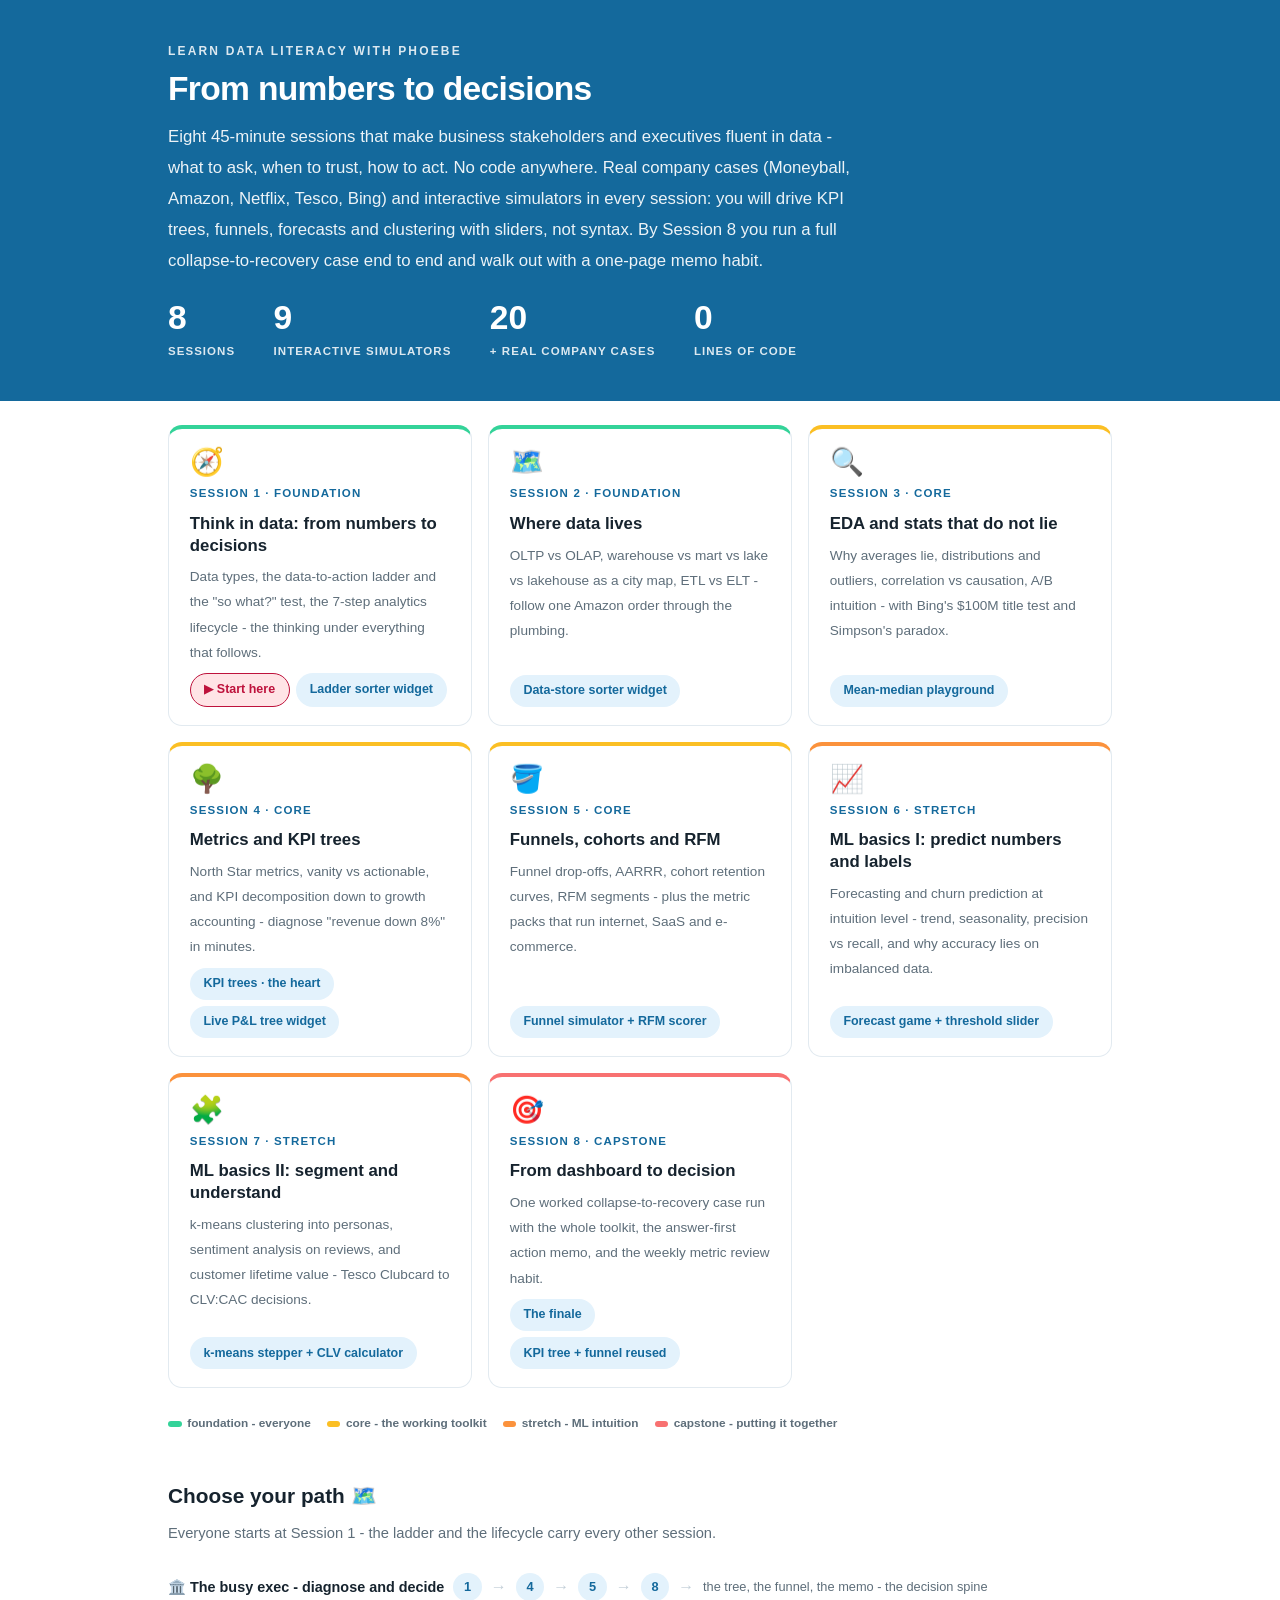
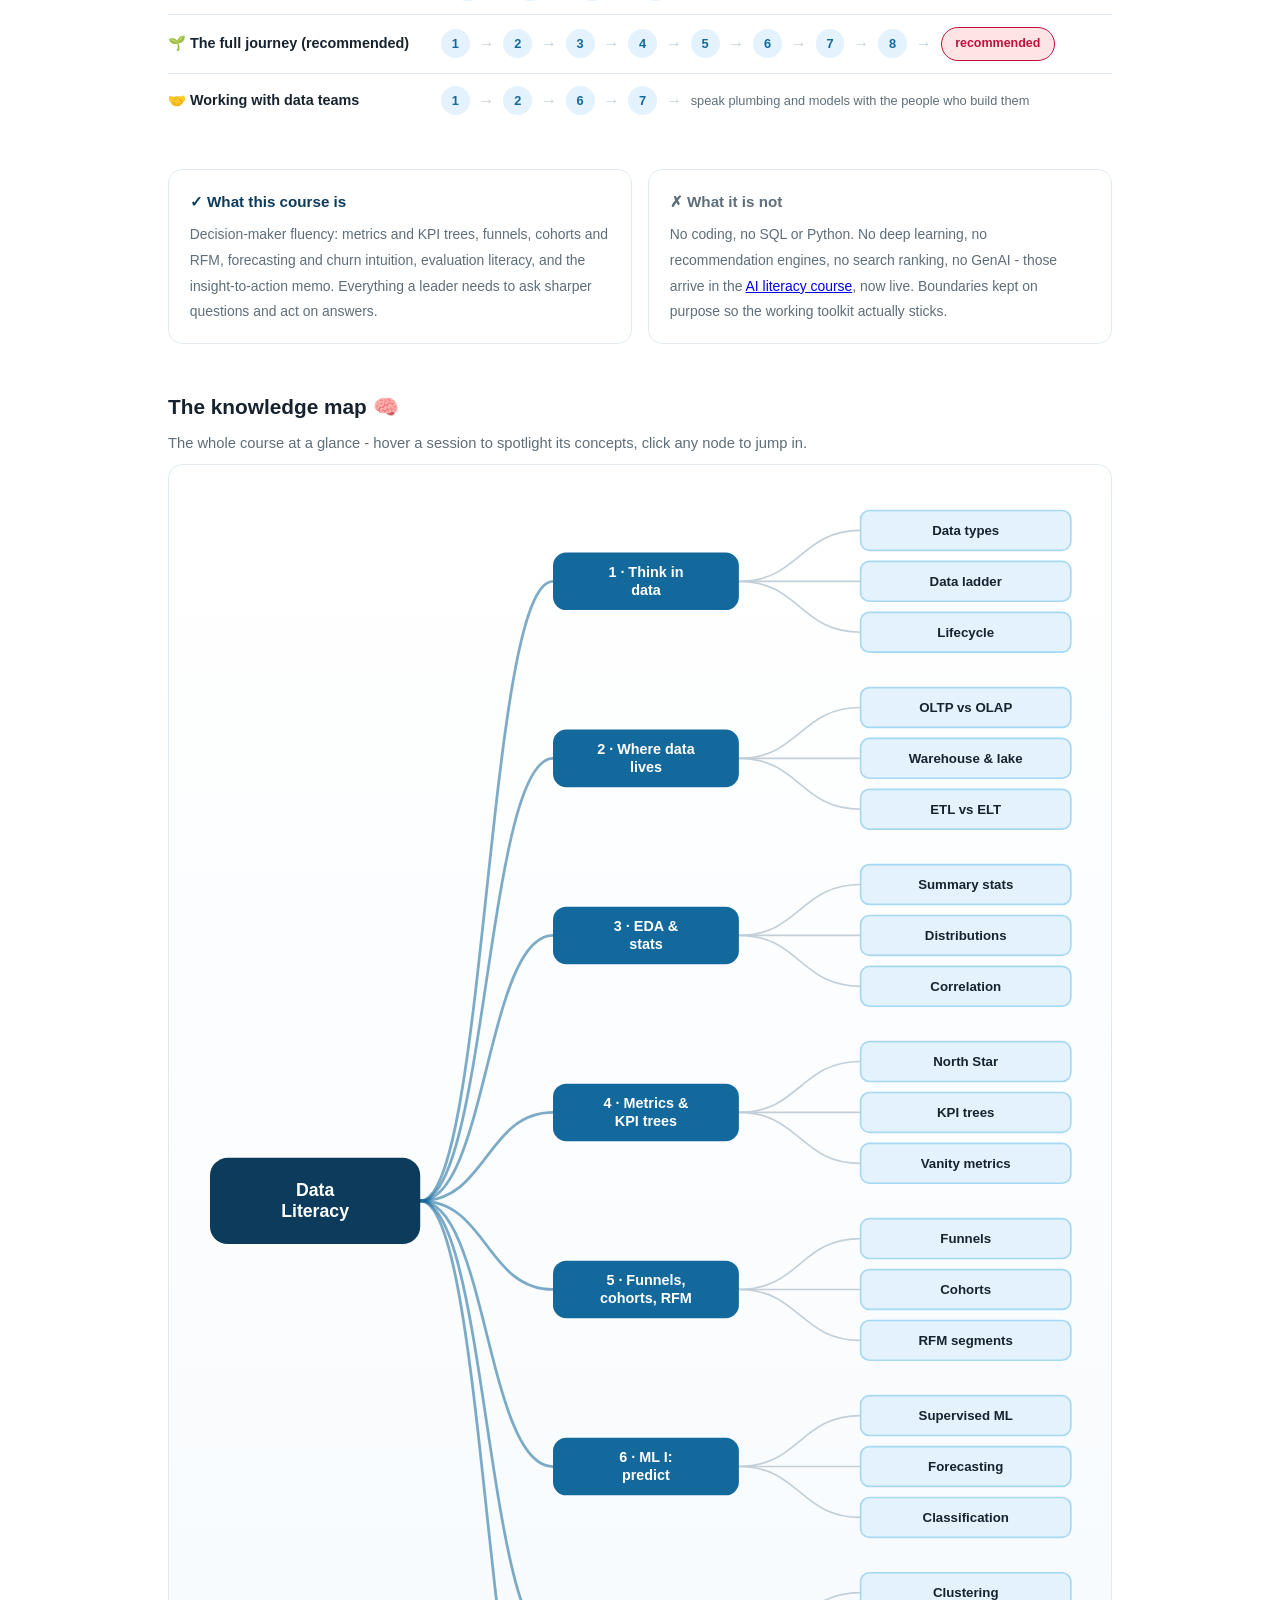
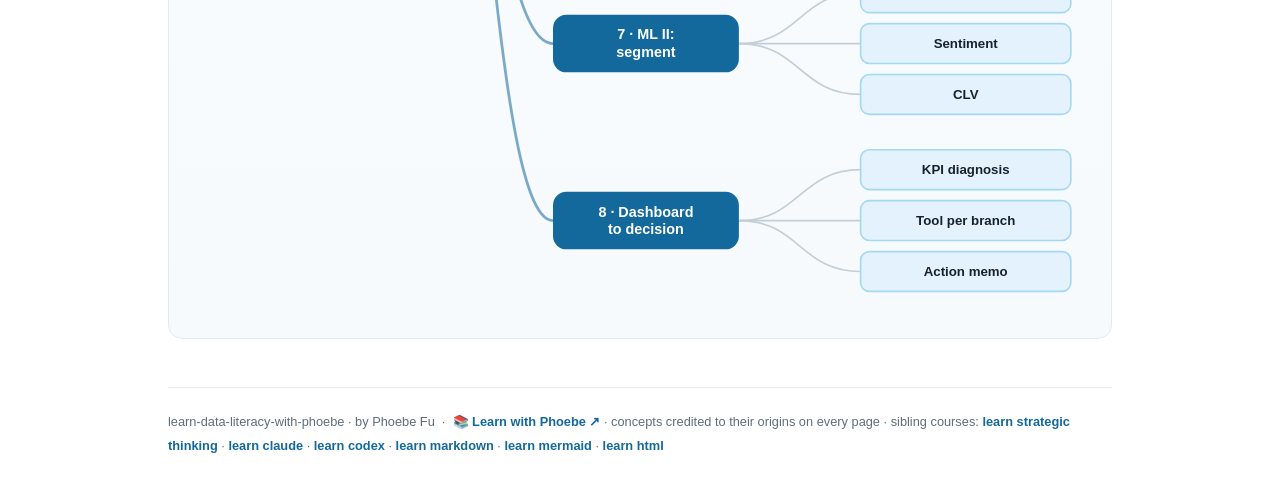
==== index.html @ 130845bd "Fix diagram clipping and make every page readable on a narrow screen Diagrams: measured geometry def" ====
<!DOCTYPE html>
<html lang="en">
<head>
<meta charset="UTF-8">
<meta name="viewport" content="width=device-width, initial-scale=1.0">
<title>learn data literacy with phoebe - from numbers to decisions</title>
<link rel="stylesheet" href="assets/style.css?v=16">
<style>
  .stats-row { display: flex; gap: 2.4rem; margin-top: 1.5rem; flex-wrap: wrap; }
  .stat b { display: block; font-size: 2.1rem; font-weight: 800; line-height: 1.05; font-variant-numeric: tabular-nums; }
  .stat span { font-size: .72rem; opacity: .85; text-transform: uppercase; letter-spacing: .09em; font-weight: 600; }

  .course-grid { display: grid; grid-template-columns: repeat(auto-fit, minmax(17rem, 1fr)); gap: 1rem; margin-top: 1.5rem; }
  .course-card {
    border: 1px solid var(--hairline);
    border-top: 4px solid var(--diff, var(--indigo));
    border-radius: var(--radius);
    padding: 1.2rem 1.3rem 1.1rem;
    display: flex;
    flex-direction: column;
    gap: .5rem;
    text-decoration: none;
    color: var(--ink);
    background: #fff;
    transition: box-shadow .15s ease, border-color .15s ease, transform .15s ease;
    position: relative;
  }
  .course-card:hover { border-color: var(--indigo-soft); border-top-color: var(--diff, var(--indigo)); box-shadow: 0 8px 28px rgba(76,29,149,.13); transform: translateY(-3px); }
  .course-card .cicon { font-size: 1.7rem; line-height: 1; }
  .course-card .cnum { font-size: .72rem; font-weight: 700; color: var(--indigo); text-transform: uppercase; letter-spacing: .1em; }
  .course-card h3 { font-size: 1.05rem; font-weight: 800; line-height: 1.3; }
  .course-card p { font-size: .85rem; color: var(--muted); flex: 1; }
  .course-card .meta { display: flex; gap: .4rem; flex-wrap: wrap; }

  .diff-legend { display: flex; gap: 1rem; margin-top: 1.6rem; font-size: .74rem; color: var(--muted); font-weight: 600; flex-wrap: wrap; }
  .diff-legend i { display: inline-block; width: .85rem; height: .35rem; border-radius: 999px; margin-right: .35rem; vertical-align: middle; }

  .paths { margin-top: 2.6rem; }
  .paths h2 { font-size: 1.3rem; font-weight: 800; margin-bottom: .3rem; }
  .paths .plede { color: var(--muted); font-size: .92rem; margin-bottom: .8rem; }
  .path { display: flex; gap: .55rem; align-items: center; padding: .75rem 0; border-bottom: .5px solid var(--hairline); flex-wrap: wrap; }
  .path:last-child { border-bottom: none; }
  .path b { min-width: 16.5rem; font-size: .9rem; }
  .path .pstep { background: var(--indigo-50); color: var(--indigo); border-radius: 999px; padding: .16rem .68rem; font-weight: 700; font-size: .8rem; text-decoration: none; transition: all .12s ease; }
  .path .pstep:hover { background: var(--indigo); color: #fff; }
  .path .parr { color: var(--faint); font-weight: 700; }

  .isnot { display: grid; grid-template-columns: repeat(auto-fit, minmax(17rem, 1fr)); gap: 1rem; margin-top: 2.6rem; }
  .isnot .half { border: 1px solid var(--hairline); border-radius: var(--radius); padding: 1.1rem 1.3rem; background: #fff; }
  .isnot .half h3 { font-size: .95rem; font-weight: 800; margin-bottom: .4rem; }
  .isnot .half p { font-size: .87rem; color: var(--muted); }
  .isnot .is h3 { color: var(--indigo-deep); }
  .isnot .not h3 { color: var(--muted); }

  .mm-section { margin-top: 1.6rem; }
  .mm-section h2 { font-size: 1.3rem; font-weight: 800; margin-bottom: .2rem; }
  .mm-section .mm-lede { color: var(--muted); font-size: .92rem; margin-bottom: .4rem; }
  .mm-wrap { border: 1px solid var(--hairline); border-radius: var(--radius); background: linear-gradient(180deg,#fff, #F6FAFD); padding: .6rem; overflow-x: auto; }
  .mm-svg { width: 100%; height: auto; display: block; max-width: 60rem; margin: 0 auto; min-width: 34rem; }
  .mm-link { cursor: pointer; text-decoration: none; }
  .mm-node rect { transition: opacity .15s ease, filter .15s ease; }
  .mm-node text { pointer-events: none; }
  .mm-link:hover .mm-node rect { filter: brightness(1.06); }
  .mm-edge { transition: opacity .15s ease; }
</style>
</head>
<body>

<header class="masthead">
  <div class="wrap">
    <div class="eyebrow">Learn Data Literacy with Phoebe</div>
    <h1>From numbers to <span class="accent">decisions</span></h1>
    <p class="sub">Eight 45-minute sessions that make business stakeholders and executives fluent in data - what to ask, when to trust, how to act. No code anywhere. Real company cases (Moneyball, Amazon, Netflix, Tesco, Bing) and interactive simulators in every session: you will drive KPI trees, funnels, forecasts and clustering with sliders, not syntax. By Session 8 you run a full collapse-to-recovery case end to end and walk out with a one-page memo habit.</p>
    <div class="stats-row">
      <div class="stat"><b data-count="8">8</b><span>sessions</span></div>
      <div class="stat"><b data-count="9">9</b><span>interactive simulators</span></div>
      <div class="stat"><b data-count="20">20</b><span>+ real company cases</span></div>
      <div class="stat"><b data-count="0">0</b><span>lines of code</span></div>
    </div>
  </div>
</header>

<main class="wrap">
  

  <section class="section">
    <div class="course-grid">
      <a class="course-card" href="courses/01-think-in-data.html" style="--diff:#34D399">
        <span class="cicon">🧭</span>
        <span class="cnum">Session 1 · foundation</span>
        <h3>Think in data: from numbers to decisions</h3>
        <p>Data types, the data-to-action ladder and the "so what?" test, the 7-step analytics lifecycle - the thinking under everything that follows.</p>
        <span class="meta"><span class="pill amber">▶ Start here</span><span class="pill light">Ladder sorter widget</span></span>
      </a>
      <a class="course-card" href="courses/02-where-data-lives.html" style="--diff:#34D399">
        <span class="cicon">🗺️</span>
        <span class="cnum">Session 2 · foundation</span>
        <h3>Where data lives</h3>
        <p>OLTP vs OLAP, warehouse vs mart vs lake vs lakehouse as a city map, ETL vs ELT - follow one Amazon order through the plumbing.</p>
        <span class="meta"><span class="pill light">Data-store sorter widget</span></span>
      </a>
      <a class="course-card" href="courses/03-eda-and-stats.html" style="--diff:#FBBF24">
        <span class="cicon">🔍</span>
        <span class="cnum">Session 3 · core</span>
        <h3>EDA and stats that do not lie</h3>
        <p>Why averages lie, distributions and outliers, correlation vs causation, A/B intuition - with Bing's $100M title test and Simpson's paradox.</p>
        <span class="meta"><span class="pill light">Mean-median playground</span></span>
      </a>
      <a class="course-card" href="courses/04-metrics-and-kpi-trees.html" style="--diff:#FBBF24">
        <span class="cicon">🌳</span>
        <span class="cnum">Session 4 · core</span>
        <h3>Metrics and KPI trees</h3>
        <p>North Star metrics, vanity vs actionable, and KPI decomposition down to growth accounting - diagnose "revenue down 8%" in minutes.</p>
        <span class="meta"><span class="pill light">KPI trees · the heart</span><span class="pill light">Live P&amp;L tree widget</span></span>
      </a>
      <a class="course-card" href="courses/05-funnels-cohorts-rfm.html" style="--diff:#FBBF24">
        <span class="cicon">🪣</span>
        <span class="cnum">Session 5 · core</span>
        <h3>Funnels, cohorts and RFM</h3>
        <p>Funnel drop-offs, AARRR, cohort retention curves, RFM segments - plus the metric packs that run internet, SaaS and e-commerce.</p>
        <span class="meta"><span class="pill light">Funnel simulator + RFM scorer</span></span>
      </a>
      <a class="course-card" href="courses/06-ml-basics-predict.html" style="--diff:#FB923C">
        <span class="cicon">📈</span>
        <span class="cnum">Session 6 · stretch</span>
        <h3>ML basics I: predict numbers and labels</h3>
        <p>Forecasting and churn prediction at intuition level - trend, seasonality, precision vs recall, and why accuracy lies on imbalanced data.</p>
        <span class="meta"><span class="pill light">Forecast game + threshold slider</span></span>
      </a>
      <a class="course-card" href="courses/07-ml-basics-segment.html" style="--diff:#FB923C">
        <span class="cicon">🧩</span>
        <span class="cnum">Session 7 · stretch</span>
        <h3>ML basics II: segment and understand</h3>
        <p>k-means clustering into personas, sentiment analysis on reviews, and customer lifetime value - Tesco Clubcard to CLV:CAC decisions.</p>
        <span class="meta"><span class="pill light">k-means stepper + CLV calculator</span></span>
      </a>
      <a class="course-card" href="courses/08-dashboard-to-decision.html" style="--diff:#F87171">
        <span class="cicon">🎯</span>
        <span class="cnum">Session 8 · capstone</span>
        <h3>From dashboard to decision</h3>
        <p>One worked collapse-to-recovery case run with the whole toolkit, the answer-first action memo, and the weekly metric review habit.</p>
        <span class="meta"><span class="pill light">The finale</span><span class="pill light">KPI tree + funnel reused</span></span>
      </a>
    </div>
    <div class="diff-legend">
      <span><i style="background:#34D399"></i>foundation - everyone</span>
      <span><i style="background:#FBBF24"></i>core - the working toolkit</span>
      <span><i style="background:#FB923C"></i>stretch - ML intuition</span>
      <span><i style="background:#F87171"></i>capstone - putting it together</span>
    </div>

    <div class="paths">
      <h2>Choose your path 🗺️</h2>
      <p class="plede">Everyone starts at Session 1 - the ladder and the lifecycle carry every other session.</p>
      <div class="path"><b>🏛️ The busy exec - diagnose and decide</b>
        <a class="pstep" href="courses/01-think-in-data.html">1</a><span class="parr">→</span>
        <a class="pstep" href="courses/04-metrics-and-kpi-trees.html">4</a><span class="parr">→</span>
        <a class="pstep" href="courses/05-funnels-cohorts-rfm.html">5</a><span class="parr">→</span>
        <a class="pstep" href="courses/08-dashboard-to-decision.html">8</a><span class="parr">→</span>
        <span style="font-size:.8rem;color:var(--muted)">the tree, the funnel, the memo - the decision spine</span>
      </div>
      <div class="path"><b>🌱 The full journey (recommended)</b>
        <a class="pstep" href="courses/01-think-in-data.html">1</a><span class="parr">→</span>
        <a class="pstep" href="courses/02-where-data-lives.html">2</a><span class="parr">→</span>
        <a class="pstep" href="courses/03-eda-and-stats.html">3</a><span class="parr">→</span>
        <a class="pstep" href="courses/04-metrics-and-kpi-trees.html">4</a><span class="parr">→</span>
        <a class="pstep" href="courses/05-funnels-cohorts-rfm.html">5</a><span class="parr">→</span>
        <a class="pstep" href="courses/06-ml-basics-predict.html">6</a><span class="parr">→</span>
        <a class="pstep" href="courses/07-ml-basics-segment.html">7</a><span class="parr">→</span>
        <a class="pstep" href="courses/08-dashboard-to-decision.html">8</a><span class="parr">→</span>
        <span class="pill amber">recommended</span>
      </div>
      <div class="path"><b>🤝 Working with data teams</b>
        <a class="pstep" href="courses/01-think-in-data.html">1</a><span class="parr">→</span>
        <a class="pstep" href="courses/02-where-data-lives.html">2</a><span class="parr">→</span>
        <a class="pstep" href="courses/06-ml-basics-predict.html">6</a><span class="parr">→</span>
        <a class="pstep" href="courses/07-ml-basics-segment.html">7</a><span class="parr">→</span>
        <span style="font-size:.8rem;color:var(--muted)">speak plumbing and models with the people who build them</span>
      </div>
    </div>

    <div class="isnot">
      <div class="half is">
        <h3>✓ What this course is</h3>
        <p>Decision-maker fluency: metrics and KPI trees, funnels, cohorts and RFM, forecasting and churn intuition, evaluation literacy, and the insight-to-action memo. Everything a leader needs to ask sharper questions and act on answers.</p>
      </div>
      <div class="half not">
        <h3>✗ What it is not</h3>
        <p>No coding, no SQL or Python. No deep learning, no recommendation engines, no search ranking, no GenAI - those arrive in the <a href="https://phoebefu6.github.io/learn-ai-literacy-with-phoebe/">AI literacy course</a>, now live. Boundaries kept on purpose so the working toolkit actually sticks.</p>
      </div>
    </div>
  </section>

  <section class="section mm-section">
    <h2>The knowledge map 🧠</h2>
    <p class="mm-lede">The whole course at a glance - hover a session to spotlight its concepts, click any node to jump in.</p>
    <div class="mm-wrap"><div id="mindmap"></div></div>
  </section>

  <footer class="pagefoot">
    <span>learn-data-literacy-with-phoebe · by Phoebe Fu &nbsp;·&nbsp; 📚 <a href="https://phoebefu6.github.io/learn-with-phoebe/">Learn with Phoebe ↗</a> · concepts credited to their origins on every page · sibling courses: <a href="https://phoebefu6.github.io/learn-strategic-thinking-with-phoebe/">learn strategic thinking</a> · <a href="https://phoebefu6.github.io/learn-claude-with-phoebe/">learn claude</a> · <a href="https://phoebefu6.github.io/learn-codex-with-phoebe/">learn codex</a> · <a href="https://phoebefu6.github.io/learn-markdown-with-phoebe/">learn markdown</a> · <a href="https://phoebefu6.github.io/learn-mermaid-with-phoebe/">learn mermaid</a> · <a href="https://phoebefu6.github.io/learn-html-with-phoebe/">learn html</a></span>
  </footer>
</main>

<script>
window.MINDMAP_DATA = {
  title: "Data\nLiteracy",
  centerColor: "#0C3B5C",
  sessions: [
    { label: "Think in\ndata", href: "courses/01-think-in-data.html", color: "#34D399",
      concepts: [
        { label: "Data types", href: "courses/01-think-in-data.html" },
        { label: "Data ladder", href: "courses/01-think-in-data.html" },
        { label: "Lifecycle", href: "courses/01-think-in-data.html" } ] },
    { label: "Where data\nlives", href: "courses/02-where-data-lives.html", color: "#34D399",
      concepts: [
        { label: "OLTP vs OLAP", href: "courses/02-where-data-lives.html" },
        { label: "Warehouse & lake", href: "courses/02-where-data-lives.html" },
        { label: "ETL vs ELT", href: "courses/02-where-data-lives.html" } ] },
    { label: "EDA &\nstats", href: "courses/03-eda-and-stats.html", color: "#FBBF24",
      concepts: [
        { label: "Summary stats", href: "courses/03-eda-and-stats.html" },
        { label: "Distributions", href: "courses/03-eda-and-stats.html" },
        { label: "Correlation", href: "courses/03-eda-and-stats.html" } ] },
    { label: "Metrics &\nKPI trees", href: "courses/04-metrics-and-kpi-trees.html", color: "#FBBF24",
      concepts: [
        { label: "North Star", href: "courses/04-metrics-and-kpi-trees.html" },
        { label: "KPI trees", href: "courses/04-metrics-and-kpi-trees.html" },
        { label: "Vanity metrics", href: "courses/04-metrics-and-kpi-trees.html" } ] },
    { label: "Funnels,\ncohorts, RFM", href: "courses/05-funnels-cohorts-rfm.html", color: "#FBBF24",
      concepts: [
        { label: "Funnels", href: "courses/05-funnels-cohorts-rfm.html" },
        { label: "Cohorts", href: "courses/05-funnels-cohorts-rfm.html" },
        { label: "RFM segments", href: "courses/05-funnels-cohorts-rfm.html" } ] },
    { label: "ML I:\npredict", href: "courses/06-ml-basics-predict.html", color: "#FB923C",
      concepts: [
        { label: "Supervised ML", href: "courses/06-ml-basics-predict.html" },
        { label: "Forecasting", href: "courses/06-ml-basics-predict.html" },
        { label: "Classification", href: "courses/06-ml-basics-predict.html" } ] },
    { label: "ML II:\nsegment", href: "courses/07-ml-basics-segment.html", color: "#FB923C",
      concepts: [
        { label: "Clustering", href: "courses/07-ml-basics-segment.html" },
        { label: "Sentiment", href: "courses/07-ml-basics-segment.html" },
        { label: "CLV", href: "courses/07-ml-basics-segment.html" } ] },
    { label: "Dashboard\nto decision", href: "courses/08-dashboard-to-decision.html", color: "#F87171",
      concepts: [
        { label: "KPI diagnosis", href: "courses/08-dashboard-to-decision.html" },
        { label: "Tool per branch", href: "courses/08-dashboard-to-decision.html" },
        { label: "Action memo", href: "courses/08-dashboard-to-decision.html" } ] }
  ]
};
</script>
<script src="assets/mindmap.js?v=16"></script>
<script src="assets/app.js?v=16"></script>
</body>
</html>
---- assets/style.css ----
/* learn-data-literacy-with-phoebe - editorial bold design system
   Accent: nordic steel #14699C · Ink: #16232E · Flagship: crimson #BE123C */

:root {
  --indigo: #14699C;
  --indigo-deep: #0C3B5C;
  --indigo-mid: #2E9BD6;
  --indigo-soft: #A5D8F3;
  --indigo-50: #E3F2FC;
  --ink: #16232E;
  --muted: #5E6E7A;
  --faint: #C3CFD8;
  --hairline: #E2EAF0;
  --amber: #BE123C;
  --amber-ink: #881337;
  --amber-50: #FFE4E6;
  --paper: #FFFFFF;
  --code-bg: #0B1B26;
  --code-ink: #DCEAF2;
  --radius: 14px;
}

* { margin: 0; padding: 0; box-sizing: border-box; }

html { font-size: 16px; scroll-behavior: smooth; }
html.zoom-125 { font-size: 20px; }
html.zoom-150 { font-size: 24px; }

body {
  font-family: "Inter", -apple-system, BlinkMacSystemFont, "Segoe UI", Roboto, sans-serif;
  background: var(--paper);
  color: var(--ink);
  line-height: 1.85;
  font-feature-settings: "tnum";
}

.wrap { max-width: 62rem; margin: 0 auto; padding: 0 1.5rem; }

/* ---------- header band ---------- */
.masthead {
  background: var(--indigo);
  color: #fff;
  padding: 2.5rem 0 2.25rem;
}
.masthead .eyebrow {
  font-size: .75rem;
  letter-spacing: .18em;
  text-transform: uppercase;
  opacity: .85;
  font-weight: 600;
}
.masthead h1 {
  font-size: 2.1rem;
  line-height: 1.15;
  font-weight: 800;
  margin: .5rem 0 .75rem;
  letter-spacing: -.02em;
}
.masthead h1 .accent { color: inherit; }
.masthead .sub { font-size: 1.05rem; opacity: .92; max-width: 44rem; }

.chip-row { display: flex; flex-wrap: wrap; gap: .5rem; margin-top: 1.1rem; }
.chip {
  display: inline-flex;
  align-items: center;
  gap: .35rem;
  border-radius: 999px;
  padding: .25rem .8rem;
  font-size: .78rem;
  font-weight: 600;
  white-space: nowrap;
}
.chip.level { background: #fff; color: var(--indigo); }
.chip.audience { background: rgba(255,255,255,.16); color: #fff; border: 1px solid rgba(255,255,255,.35); }
.chip.time { background: var(--ink); color: #fff; font-variant-numeric: tabular-nums; }

/* ---------- agenda bar ---------- */
.agenda {
  display: flex;
  border-radius: 999px;
  overflow: hidden;
  margin: 1.4rem 0 0;
  font-size: .72rem;
  font-weight: 600;
  text-align: center;
  color: #fff;
}
.agenda span { padding: .45rem .3rem; white-space: nowrap; overflow: hidden; text-overflow: ellipsis; }
.agenda .a1 { background: var(--indigo-deep); }
.agenda .a2 { background: var(--indigo-mid); }
.agenda .a3 { background: var(--amber); color: var(--amber-ink); }
.agenda .a4 { background: var(--indigo-soft); }

/* ---------- toolbar ---------- */
.toolbar {
  position: sticky;
  top: 0;
  z-index: 40;
  background: rgba(255,255,255,.94);
  backdrop-filter: blur(6px);
  border-bottom: 1px solid var(--hairline);
  padding: .55rem 0;
}
.toolbar .wrap { display: flex; align-items: center; gap: .6rem; }
.toolbar .crumb { font-size: .8rem; color: var(--muted); font-weight: 600; margin-right: auto; }
.toolbar .crumb a { color: var(--indigo); text-decoration: none; }
.btn {
  border: 1px solid var(--hairline);
  background: #fff;
  color: var(--ink);
  border-radius: 999px;
  padding: .35rem .9rem;
  font-size: .78rem;
  font-weight: 600;
  cursor: pointer;
  font-family: inherit;
  transition: all .15s ease;
}
.btn:hover { border-color: var(--indigo); color: var(--indigo); }
.btn.primary { background: var(--indigo); border-color: var(--indigo); color: #fff; }
.btn.primary:hover { background: var(--indigo-deep); }

/* ---------- sections ---------- */
main { padding: 2.5rem 0 4rem; }

.section { margin-bottom: 2.8rem; }
.section-kicker { margin-bottom: 1rem; }
.section-kicker .klabel {
  display: block;
  font-size: .72rem;
  text-transform: uppercase;
  letter-spacing: .1em;
  color: var(--indigo);
  font-weight: 700;
  margin-bottom: .35rem;
}
.section-kicker h2 {
  font-size: 1.45rem;
  font-weight: 800;
  letter-spacing: -.01em;
  display: flex;
  align-items: center;
  gap: .7rem;
  flex-wrap: wrap;
}
.section-kicker .tag {
  border-radius: 999px;
  padding: .18rem .7rem;
  font-size: .7rem;
  font-weight: 700;
  text-transform: uppercase;
  letter-spacing: .08em;
}
.tag.concept { background: var(--indigo-50); color: var(--indigo); }
.tag.demo { background: var(--amber-50); color: var(--amber-ink); }
.tag.exercise { background: var(--ink); color: #fff; }

.lede { color: var(--muted); max-width: 46rem; margin-bottom: 1.4rem; line-height: 1.8; }

/* live vs self-study markers on cards */
.mode {
  font-size: .64rem;
  font-weight: 700;
  text-transform: uppercase;
  letter-spacing: .07em;
  padding: .14rem .6rem;
  border-radius: 999px;
  flex: none;
}
.mode.live { background: var(--indigo); color: #fff; }
.mode.self { background: #fff; color: var(--muted); border: 1px solid var(--hairline); }

/* ---------- accordions ---------- */
details.card {
  border: 1px solid var(--hairline);
  border-radius: var(--radius);
  margin-bottom: .8rem;
  overflow: hidden;
  background: #fff;
}
details.card[open] { border-color: var(--indigo-soft); box-shadow: 0 8px 28px rgba(20,105,156,.08); }
details.card summary {
  list-style: none;
  cursor: pointer;
  padding: 1rem 1.25rem;
  display: flex;
  align-items: center;
  gap: .75rem;
  font-weight: 700;
  font-size: 1.02rem;
  user-select: none;
}
details.card summary::-webkit-details-marker { display: none; }
details.card summary .dot {
  width: .6rem; height: .6rem;
  border-radius: 999px;
  background: var(--indigo);
  flex: none;
}
details.card summary .mini { margin-left: auto; font-size: .72rem; color: var(--muted); font-weight: 600; white-space: nowrap; }
details.card summary .caret { transition: transform .2s ease; color: var(--indigo); font-size: .8rem; }
details.card[open] summary .caret { transform: rotate(90deg); }
details.card .body { padding: 0 1.25rem 1.4rem; border-top: 1px solid var(--hairline); padding-top: 1.15rem; }
details.card .body p { margin-bottom: 1.05rem; max-width: 48rem; }
details.card .body p:last-child { margin-bottom: 0; }
details.card .body ul, details.card .body ol { margin: 0 0 1.1rem 1.2rem; max-width: 47rem; }
details.card .body li { margin-bottom: .65rem; }
details.card .body h4 { font-size: .95rem; font-weight: 700; margin: 1.1rem 0 .45rem; }
details.card .body h4:first-child { margin-top: 0; }

/* ---------- pills & legends ---------- */
.legend { display: flex; flex-wrap: wrap; gap: .5rem; margin: 0 0 1.2rem; }
.pill {
  display: inline-flex;
  align-items: center;
  gap: .4rem;
  border-radius: 999px;
  padding: .28rem .85rem;
  font-size: .78rem;
  font-weight: 600;
}
.pill.solid { background: var(--indigo); color: #fff; }
.pill.light { background: var(--indigo-50); color: var(--indigo); }
.pill.inkpill { background: var(--ink); color: #fff; }
.pill.amber, .pill.peach { background: var(--amber-50); color: var(--amber); border: 1.5px solid var(--amber); }
.pill.bare { color: var(--faint); }

/* ---------- 4D grid ---------- */
.grid-2 { display: grid; grid-template-columns: repeat(auto-fit, minmax(15rem, 1fr)); gap: .8rem; margin: .5rem 0 1rem; }
.d-card {
  border: 1px solid var(--hairline);
  border-left: 4px solid var(--indigo);
  border-radius: 10px;
  padding: 1rem 1.1rem;
}
.d-card h4 { font-size: .95rem; margin-bottom: .3rem; }
.d-card h4 .lead-letter { color: var(--indigo); }
.d-card p { font-size: .86rem; color: var(--muted); margin: 0; }

/* ---------- tables ---------- */
table.clean { width: 100%; border-collapse: collapse; font-size: .9rem; margin: .4rem 0 1rem; }
table.clean th {
  text-align: left;
  font-size: .72rem;
  text-transform: uppercase;
  letter-spacing: .08em;
  color: var(--muted);
  padding: .5rem .6rem;
  border-bottom: 2px solid var(--ink);
}
table.clean td { padding: .7rem .6rem; border-bottom: .5px solid var(--hairline); vertical-align: top; line-height: 1.7; }
table.clean td:first-child { font-weight: 600; }

/* ---------- prompt boxes ---------- */
.prompt-box {
  position: relative;
  background: var(--code-bg);
  color: var(--code-ink);
  border-radius: var(--radius);
  padding: 1.1rem 1.2rem;
  margin: 1rem 0 1.2rem;
  font-family: "SF Mono", ui-monospace, Menlo, Consolas, monospace;
  font-size: .84rem;
  line-height: 1.65;
  white-space: pre-wrap;
  word-break: break-word;
}
.prompt-box .label {
  position: absolute;
  top: -0.7rem;
  left: 1rem;
  background: var(--indigo);
  color: #fff;
  font-family: "Inter", -apple-system, sans-serif;
  font-size: .68rem;
  font-weight: 700;
  letter-spacing: .06em;
  text-transform: uppercase;
  border-radius: 999px;
  padding: .15rem .7rem;
}
.prompt-box.bad .label { background: var(--faint); color: var(--ink); }
.prompt-box.good .label { background: var(--amber); color: var(--amber-ink); }
.copy-btn {
  position: absolute;
  top: .7rem;
  right: .7rem;
  background: rgba(255,255,255,.1);
  border: 1px solid rgba(255,255,255,.25);
  color: #fff;
  border-radius: 999px;
  padding: .25rem .8rem;
  font-size: .72rem;
  font-weight: 600;
  cursor: pointer;
  font-family: "Inter", -apple-system, sans-serif;
  transition: background .15s ease;
}
.copy-btn:hover { background: rgba(255,255,255,.22); }
.copy-btn.copied { background: var(--amber); border-color: var(--amber); color: var(--amber-ink); }

/* ---------- demo steps ---------- */
.steps { counter-reset: step; margin: .6rem 0 1rem; }
.step {
  display: flex;
  gap: .9rem;
  padding: .85rem 0;
  border-bottom: .5px solid var(--hairline);
}
.step:last-child { border-bottom: none; }
.step::before {
  counter-increment: step;
  content: counter(step);
  flex: none;
  width: 1.7rem; height: 1.7rem;
  border-radius: 999px;
  background: var(--indigo-50);
  color: var(--indigo);
  font-weight: 700;
  font-size: .85rem;
  display: inline-flex;
  align-items: center;
  justify-content: center;
  margin-top: .1rem;
}
.step p { margin: 0; }

/* ---------- callouts ---------- */
.callout {
  border-radius: var(--radius);
  padding: 1rem 1.2rem;
  margin: 1rem 0;
  font-size: .92rem;
}
.callout.tip { background: var(--indigo-50); border-left: 4px solid var(--indigo); }
.callout.win { background: var(--amber-50); border-left: 4px solid var(--amber); }
.callout strong:first-child { display: block; margin-bottom: .2rem; }

.callout.example {
  background: #FFFFFF;
  border: 1px solid var(--hairline);
  border-left: 4px solid var(--amber);
  font-size: .9rem;
}
.callout.example .ex-pill {
  display: inline-block;
  background: var(--amber);
  color: var(--amber-ink);
  border-radius: 999px;
  padding: .15rem .7rem;
  font-size: .68rem;
  font-weight: 700;
  text-transform: uppercase;
  letter-spacing: .06em;
  margin-bottom: .5rem;
}
.callout.example p { margin: 0 0 .75rem; max-width: 47rem; }
.callout.example p:last-child { margin-bottom: 0; }
.callout.example ul { margin: 0 0 0 1.1rem; max-width: 46rem; }
.callout.example li { margin-bottom: .6rem; }
.callout.example li:last-child { margin-bottom: 0; }

/* ---------- zoomable figures ---------- */
figure.zoomable {
  border: 1px solid var(--hairline);
  border-radius: var(--radius);
  padding: 1.2rem;
  margin: 1rem 0 1.4rem;
  cursor: zoom-in;
  transition: box-shadow .15s ease;
  background: #fff;
}
figure.zoomable:hover { box-shadow: 0 8px 28px rgba(20,105,156,.12); }
figure.zoomable svg, figure.zoomable img { width: 100%; height: auto; display: block; }
figure.zoomable figcaption {
  margin-top: .6rem;
  font-size: .76rem;
  color: var(--muted);
  font-weight: 600;
  display: flex;
  align-items: center;
  gap: .4rem;
}

.lightbox {
  position: fixed;
  inset: 0;
  z-index: 100;
  background: rgba(22,35,46,.9);
  display: none;
  align-items: center;
  justify-content: center;
  padding: 3vh 3vw;
  cursor: zoom-out;
}
.lightbox.open { display: flex; }
.lightbox .inner {
  background: #fff;
  border-radius: var(--radius);
  padding: 2rem;
  max-width: 94vw;
  max-height: 92vh;
  overflow: auto;
}
.lightbox .inner svg, .lightbox .inner img { width: min(88vw, 70rem); height: auto; }
.lightbox .close-hint {
  position: fixed;
  top: 1rem; right: 1.4rem;
  color: #fff;
  font-size: .8rem;
  font-weight: 600;
  opacity: .8;
}

/* ---------- courses covered ---------- */
.covered { border: 1px solid var(--hairline); border-radius: var(--radius); overflow: hidden; }
.covered-row {
  display: flex;
  align-items: baseline;
  gap: .8rem;
  padding: .75rem 1.1rem;
  border-bottom: .5px solid var(--hairline);
  font-size: .9rem;
}
.covered-row:last-child { border-bottom: none; }
.covered-row .status { flex: none; }
.covered-row .name { font-weight: 600; }
.covered-row .note { margin-left: auto; color: var(--muted); font-size: .78rem; text-align: right; }

/* ---------- cheat sheet footer ---------- */
.cheat {
  background: var(--ink);
  color: #fff;
  border-radius: var(--radius);
  padding: 1.6rem 1.6rem 1.3rem;
  margin-top: 3rem;
}
.cheat h3 { font-size: 1.1rem; margin-bottom: 1rem; }
.cheat h3 span { color: var(--indigo-soft); }
.cheat .grid-2 { gap: 1rem; }
.cheat .cheat-item { border-left: 3px solid var(--indigo-mid); padding-left: .8rem; }
.cheat .cheat-item b { display: block; font-size: .85rem; color: var(--indigo-soft); }
.cheat .cheat-item span { font-size: .82rem; opacity: .85; }

footer.pagefoot {
  border-top: 1px solid var(--hairline);
  margin-top: 3rem;
  padding: 1.4rem 0 2.5rem;
  font-size: .8rem;
  color: var(--muted);
  display: flex;
  justify-content: space-between;
  flex-wrap: wrap;
  gap: .8rem;
}
footer.pagefoot a { color: var(--indigo); text-decoration: none; font-weight: 600; }

/* ---------- wayfinding: reading progress + section dots + part numbers ---------- */

#progress-bar {
  position: fixed;
  top: 0; left: 0;
  height: 3px;
  width: 0;
  background: linear-gradient(90deg, var(--indigo), var(--amber));
  z-index: 90;
}

.pagenav {
  position: fixed;
  right: 1.1rem;
  top: 50%;
  transform: translateY(-50%);
  z-index: 50;
  display: flex;
  flex-direction: column;
  gap: .55rem;
}
.pagenav a {
  width: .68rem; height: .68rem;
  border-radius: 999px;
  background: #fff;
  border: 2px solid var(--faint);
  display: block;
  position: relative;
  transition: all .15s ease;
}
.pagenav a:hover { border-color: var(--indigo); transform: scale(1.3); }
.pagenav a.active { background: var(--indigo); border-color: var(--indigo); }
.pagenav a .nlabel {
  position: absolute;
  right: 1.4rem;
  top: 50%;
  transform: translateY(-50%);
  background: var(--ink);
  color: #fff;
  font-size: .7rem;
  font-weight: 600;
  padding: .22rem .65rem;
  border-radius: 6px;
  white-space: nowrap;
  opacity: 0;
  pointer-events: none;
  transition: opacity .15s ease;
}
.pagenav a:hover .nlabel { opacity: 1; }
@media (max-width: 74rem) { .pagenav { display: none; } }

main { counter-reset: partnum -1; }
.section .section-kicker { position: relative; }
.section .section-kicker::before {
  counter-increment: partnum;
  content: counter(partnum, decimal-leading-zero);
  position: absolute;
  right: 0;
  top: -1.2rem;
  font-size: 4.4rem;
  font-weight: 800;
  color: var(--indigo-50);
  line-height: 1;
  font-variant-numeric: tabular-nums;
  pointer-events: none;
  z-index: 0;
}
.section .section-kicker > * { position: relative; z-index: 1; }

details.card summary { transition: background .15s ease; }
details.card summary:hover { background: #FAFCFE; }

/* ---------- journey strip: you are here in the series ---------- */
.journey {
  display: flex;
  align-items: center;
  gap: .45rem;
  margin-top: 1.1rem;
  flex-wrap: wrap;
}
.journey .jlabel { font-size: .7rem; font-weight: 700; text-transform: uppercase; letter-spacing: .09em; opacity: .8; margin-right: .3rem; }
.journey a {
  width: 1.7rem; height: 1.7rem;
  border-radius: 999px;
  display: inline-flex;
  align-items: center;
  justify-content: center;
  font-size: .8rem;
  font-weight: 700;
  text-decoration: none;
  color: #fff;
  border: 1.5px solid rgba(255,255,255,.45);
  transition: all .15s ease;
  font-variant-numeric: tabular-nums;
}
.journey a:hover { border-color: #fff; transform: scale(1.12); }
.journey a.here { background: #fff; color: var(--indigo); border-color: #fff; }
.journey a.dd-chip { width: auto; border-radius: 999px; padding: 0 .7rem; font-size: .72rem; }

/* ---------- check-yourself quiz ---------- */
.quiz-q {
  border: 1px solid var(--hairline);
  border-radius: var(--radius);
  padding: 1.1rem 1.25rem 1rem;
  margin-bottom: .9rem;
  background: #fff;
}
.quiz-q .qtext { font-weight: 700; margin-bottom: .7rem; }
.quiz-q .qopt {
  display: block;
  width: 100%;
  text-align: left;
  background: #fff;
  border: 1px solid var(--hairline);
  border-radius: 10px;
  padding: .6rem .9rem;
  margin-bottom: .5rem;
  font-size: .9rem;
  font-family: inherit;
  color: var(--ink);
  cursor: pointer;
  transition: all .15s ease;
}
.quiz-q .qopt:hover { border-color: var(--indigo); background: var(--indigo-50); }
.quiz-q .qopt.correct { background: var(--indigo); border-color: var(--indigo); color: #fff; font-weight: 600; }
.quiz-q .qopt.correct::after { content: "  ✓"; }
.quiz-q .qopt.wrong { background: #FEF2F2; border-color: #FCA5A5; color: #991B1B; animation: qshake .3s ease; }
.quiz-q .qopt.wrong::after { content: "  ✗ try again"; font-size: .78rem; }
.quiz-q .qopt:disabled { cursor: default; }
.quiz-q .qwhy {
  display: none;
  background: var(--amber-50);
  border-left: 4px solid var(--amber);
  border-radius: 8px;
  padding: .6rem .9rem;
  font-size: .86rem;
  margin-top: .3rem;
}
.quiz-q.answered .qwhy { display: block; }
@keyframes qshake {
  0%, 100% { transform: translateX(0); }
  25% { transform: translateX(-5px); }
  75% { transform: translateX(5px); }
}
.quiz-score { font-weight: 700; color: var(--indigo); margin-top: .4rem; }

@media (prefers-reduced-motion: reduce) {
  .quiz-q .qopt.wrong { animation: none; }
  .journey a:hover { transform: none; }
}

/* ---------- micro-interactions (react-bits inspired, vanilla) ---------- */

/* BlurText: staggered word reveal on the masthead headline */
.masthead h1 .bw {
  display: inline-block;
  opacity: 0;
  filter: blur(8px);
  transform: translateY(.35em);
  animation: bw-in .7s cubic-bezier(.22,.9,.35,1) forwards;
  animation-delay: var(--bw-delay, 0s);
}
@keyframes bw-in {
  to { opacity: 1; filter: blur(0); transform: translateY(0); }
}

/* SpotlightCard: cursor-following highlight on accordion cards */
details.card { position: relative; }
details.card::after {
  content: "";
  position: absolute;
  inset: 0;
  pointer-events: none;
  opacity: 0;
  transition: opacity .3s ease;
  background: radial-gradient(320px circle at var(--mx, 50%) var(--my, 50%), rgba(20,105,156,.09), transparent 65%);
}
details.card:hover::after { opacity: 1; }

/* ScrollReveal: sections rise in as they enter the viewport */
.js-reveal .section {
  opacity: 0;
  transform: translateY(16px);
  transition: opacity .6s ease, transform .6s cubic-bezier(.22,.9,.35,1);
}
.js-reveal .section.revealed { opacity: 1; transform: none; }

@media (prefers-reduced-motion: reduce) {
  .masthead h1 .bw { animation: none; opacity: 1; filter: none; transform: none; }
  details.card::after { display: none; }
  .js-reveal .section { opacity: 1; transform: none; transition: none; }
}

@media (max-width: 40rem) {
  .masthead h1 { font-size: 1.6rem; }
  .agenda span { font-size: .6rem; }
  .toolbar .crumb { display: none; }
}

@media print {
  .toolbar, .copy-btn { display: none; }
  details.card { border: 1px solid #ccc; }
}

/* ---------- interactive widgets (data literacy course) ---------- */
.widget {
  border: 1.5px solid var(--indigo-soft);
  border-radius: var(--radius);
  padding: 1.4rem 1.5rem 1.5rem;
  margin: 1.4rem 0;
  background: linear-gradient(180deg, #FAFCFF, #FFFFFF 55%);
  box-shadow: 0 8px 28px rgba(20,105,156,.07);
}
.wg-title { font-weight: 800; font-size: 1.02rem; color: var(--indigo-deep); margin-bottom: .6rem; }
.wg-note { font-size: .92rem; color: var(--muted); margin-top: .7rem; line-height: 1.7; }
.wg-grid { display: flex; flex-wrap: wrap; gap: .8rem 1.1rem; margin: .6rem 0 .9rem; }
.wg-field { display: flex; flex-direction: column; gap: .25rem; min-width: 9.5rem; flex: 1; }
.wg-field.wide { min-width: 100%; }
.wg-field > span { font-size: .8rem; font-weight: 700; color: var(--muted); letter-spacing: .02em; }
.wg-input {
  font: 600 1rem Inter, sans-serif; color: var(--ink);
  padding: .45rem .6rem; border: 1.5px solid var(--hairline); border-radius: 9px;
  background: #fff; width: 100%;
}
.wg-input:focus { outline: none; border-color: var(--indigo); }
.wg-slider { width: 100%; accent-color: var(--indigo); height: 2rem; }
.wg-btnrow { display: flex; flex-wrap: wrap; gap: .5rem; margin-top: .5rem; }
.wg-btn {
  font: 700 .85rem Inter, sans-serif; color: var(--indigo-deep);
  background: var(--indigo-50); border: 1.5px solid var(--indigo-soft);
  border-radius: 999px; padding: .4rem .95rem; cursor: pointer; transition: all .15s;
}
.wg-btn:hover:not(:disabled) { background: var(--indigo); color: #fff; }
.wg-btn:disabled { opacity: .35; cursor: default; }
.wg-btn.big { font-size: .95rem; padding: .55rem 1.2rem; margin: .6rem 0 0; }
.wg-btn.right { background: #E8F5EE; border-color: #1E7A46; color: #1E7A46; }
.wg-btn.wrong { animation: wgshake .4s; background: #FEF2F2; border-color: #FCA5A5; color: #991B1B; }
@keyframes wgshake { 0%,100%{transform:translateX(0)} 25%{transform:translateX(-5px)} 75%{transform:translateX(5px)} }
.wg-sort-row { padding: .75rem 0; border-top: 1px solid var(--hairline); }
.wg-sort-row:first-of-type { border-top: none; }
.wg-sort-text { font-weight: 600; margin-bottom: .45rem; }
.wg-sort-row.done .wg-btn:not(.right) { opacity: .3; pointer-events: none; }
.wg-why { font-size: .9rem; color: #1E7A46; font-weight: 600; margin-top: .45rem; }
.wg-score { margin-top: .9rem; font-weight: 800; color: var(--indigo-deep); }
.wg-outrow { display: flex; flex-wrap: wrap; gap: .8rem; margin: .8rem 0 .2rem; }
.wg-out {
  flex: 1; min-width: 8.5rem; background: var(--indigo-50);
  border-radius: 12px; padding: .7rem .9rem; line-height: 1.45;
}
.wg-out b { display: block; font-size: .74rem; text-transform: uppercase; letter-spacing: .08em; color: var(--muted); }
.wg-out span { font-size: 1.45rem; font-weight: 800; color: var(--indigo-deep); font-feature-settings: "tnum"; }
.wg-out em { display: block; font-style: normal; font-size: .8rem; font-weight: 700; }
.wg-out em.up { color: #1E7A46; } .wg-out em.down { color: #B42318; } .wg-out em.flat { color: var(--muted); }
.wg-out.big { background: var(--amber-50); }
.wg-out.big span { color: var(--amber); }
.wg-out.big.neg span { color: #B42318; }
.wg-svgwrap { margin: .8rem 0 .3rem; }
.wg-svgwrap svg { width: 100%; height: auto; display: block; }
.wg-funnel { margin: .9rem 0 .3rem; display: flex; flex-direction: column; gap: .45rem; }
.wg-frow { display: flex; align-items: center; gap: .7rem; }
.wg-fname { width: 7.5rem; font-size: .85rem; font-weight: 700; color: var(--ink); text-align: right; flex-shrink: 0; }
.wg-fbar { flex: 1; background: #F6F1E7; border-radius: 999px; height: 1.5rem; overflow: hidden; }
.wg-ffill { height: 100%; background: var(--indigo-mid); border-radius: 999px; transition: width .25s; }
.wg-frow.leak .wg-ffill { background: #DC6803; }
.wg-fnum { width: 12.5rem; font-size: .82rem; font-weight: 600; color: var(--muted); flex-shrink: 0; }
.wg-frow.leak .wg-fnum { color: #B42318; }
.wg-rfmcard { border-radius: 12px; padding: .9rem 1.1rem; margin-top: .8rem; border: 1.5px solid var(--hairline); }
.wg-rfmcard b { font-size: 1.05rem; }
.wg-rfmcard p { margin-top: .3rem; line-height: 1.65; }
.wg-rfmcard.good { background: #E8F5EE; border-color: #9BD9B9; }
.wg-rfmcard.mid { background: var(--amber-50); border-color: var(--indigo-soft); }
.wg-rfmcard.bad { background: #FEF2F2; border-color: #FCA5A5; }
@media (max-width: 640px) {
  .wg-fname { width: 5.2rem; font-size: .75rem; }
  .wg-fnum { width: 8rem; font-size: .72rem; }
}

/* === LWP-PATCH v2 === */
/* palette-agnostic aliases: 75 repos use --indigo/--amber, 1 uses --pine/--clay */
:root {
  --pv-accent: var(--indigo, var(--pine, #334155));
  --pv-flag: var(--amber, var(--clay, #B45309));
  --pv-flag-50: var(--amber-50, var(--clay-50, #FEF3E2));
}

/* ============================================================
   v2 - readable on a phone + reading modes
   Layout only. No palette tokens are changed.
   ============================================================ */

/* --- skip link --- */
.skip-link {
  position: absolute; left: -9999px; top: 0; z-index: 200;
  background: var(--pv-accent); color: #fff;
  padding: .7rem 1.1rem; border-radius: 0 0 var(--radius) 0;
  font-weight: 700; font-size: .85rem; text-decoration: none;
}
.skip-link:focus { left: 0; }

/* --- visible keyboard focus everywhere --- */
:focus-visible {
  outline: 3px solid var(--pv-flag);
  outline-offset: 2px;
  border-radius: 4px;
}

/* --- diagrams: hold authored width, scroll instead of shrinking --- */
.figscroll { overflow-x: auto; -webkit-overflow-scrolling: touch; overscroll-behavior-x: contain; }
.figscroll::-webkit-scrollbar { height: 6px; }
.figscroll::-webkit-scrollbar-thumb { background: var(--faint); border-radius: 3px; }

/* --- tables: scroll container + sticky row label --- */
.tablescroll { overflow-x: auto; -webkit-overflow-scrolling: touch; border-radius: var(--radius); }

/* --- section contents counter --- */
.sec-meta {
  display: block; margin-top: .3rem;
  font-size: .72rem; font-weight: 700; letter-spacing: .06em;
  text-transform: uppercase; color: var(--muted);
  font-variant-numeric: tabular-nums;
}

/* --- study-mode switch --- */
.btn.mode-on { background: var(--pv-flag); border-color: var(--pv-flag); color: #fff; }

/* --- deep-linked card gets a moment of emphasis --- */
details.card.linked { border-color: var(--pv-flag); box-shadow: 0 0 0 3px var(--pv-flag-50); }

@media (max-width: 820px) {
  /* labels keep the size they were drawn at; the figure scrolls */
  figure.zoomable svg { min-width: 820px; }
  .figscroll .mm-svg, .mindmap svg { min-width: 840px; }

  table.clean { min-width: 620px; }
  table.clean th:first-child,
  table.clean td:first-child {
    position: sticky; left: 0; background: #fff;
    box-shadow: 1px 0 0 var(--hairline);
  }

  pre, .prompt-box { overflow-x: auto; }

  /* 44px tap targets */
  details.card summary { min-height: 44px; }
  .qopt { min-height: 44px; display: flex; align-items: center; padding: .7rem .9rem; }
  .toolbar .btn, .pagefoot a { min-height: 44px; display: inline-flex; align-items: center; }
}

@media (max-width: 640px) {
  /* long inline code tokens and nowrap chips are the two things that still
     forced the page sideways below 640px: let them break rather than push
     the layout. Inside the media query only - desktop is untouched. */
  :not(pre) > code, .prompt-box span, code span { overflow-wrap: anywhere; word-break: break-word; }
  .chip, .syn-chip, .pill, .mode, .tag { white-space: normal; max-width: 100%; }

  /* the agenda bar truncated its own labels into nonsense - stack it */
  .agenda { flex-direction: column; align-items: stretch; gap: .3rem; }
  .agenda span { font-size: .74rem; text-align: left; padding: .4rem .7rem; flex: none !important; }
  .chip-row, .legend { flex-wrap: wrap; }
  .journey { flex-wrap: wrap; row-gap: .45rem; }
}

/* --- print: a session should print as a complete handout --- */
@media print {
  .pagenav, #progress-bar, .skip-link, .journey, .lightbox { display: none !important; }
  details.card > .body { display: block !important; }
  details.card, figure, table.clean, .callout { break-inside: avoid; page-break-inside: avoid; }
  figure.zoomable svg { min-width: 0; max-width: 100%; }
  .figscroll, .tablescroll { overflow: visible; }
  a[href^="http"]::after { content: " (" attr(href) ")"; font-size: .72rem; color: #555; }
}

/* swipe hint: own line, only when the diagram really does scroll */
figure.zoomable.can-scroll figcaption { flex-wrap: wrap; }
figure.zoomable.can-scroll figcaption::after {
  content: "swipe the diagram \2192";
  flex: 0 0 100%;
  margin-top: .2rem;
  font-size: .72rem;
  font-weight: 700;
  letter-spacing: .04em;
  color: var(--pv-flag);
}
/* === /LWP-PATCH === */
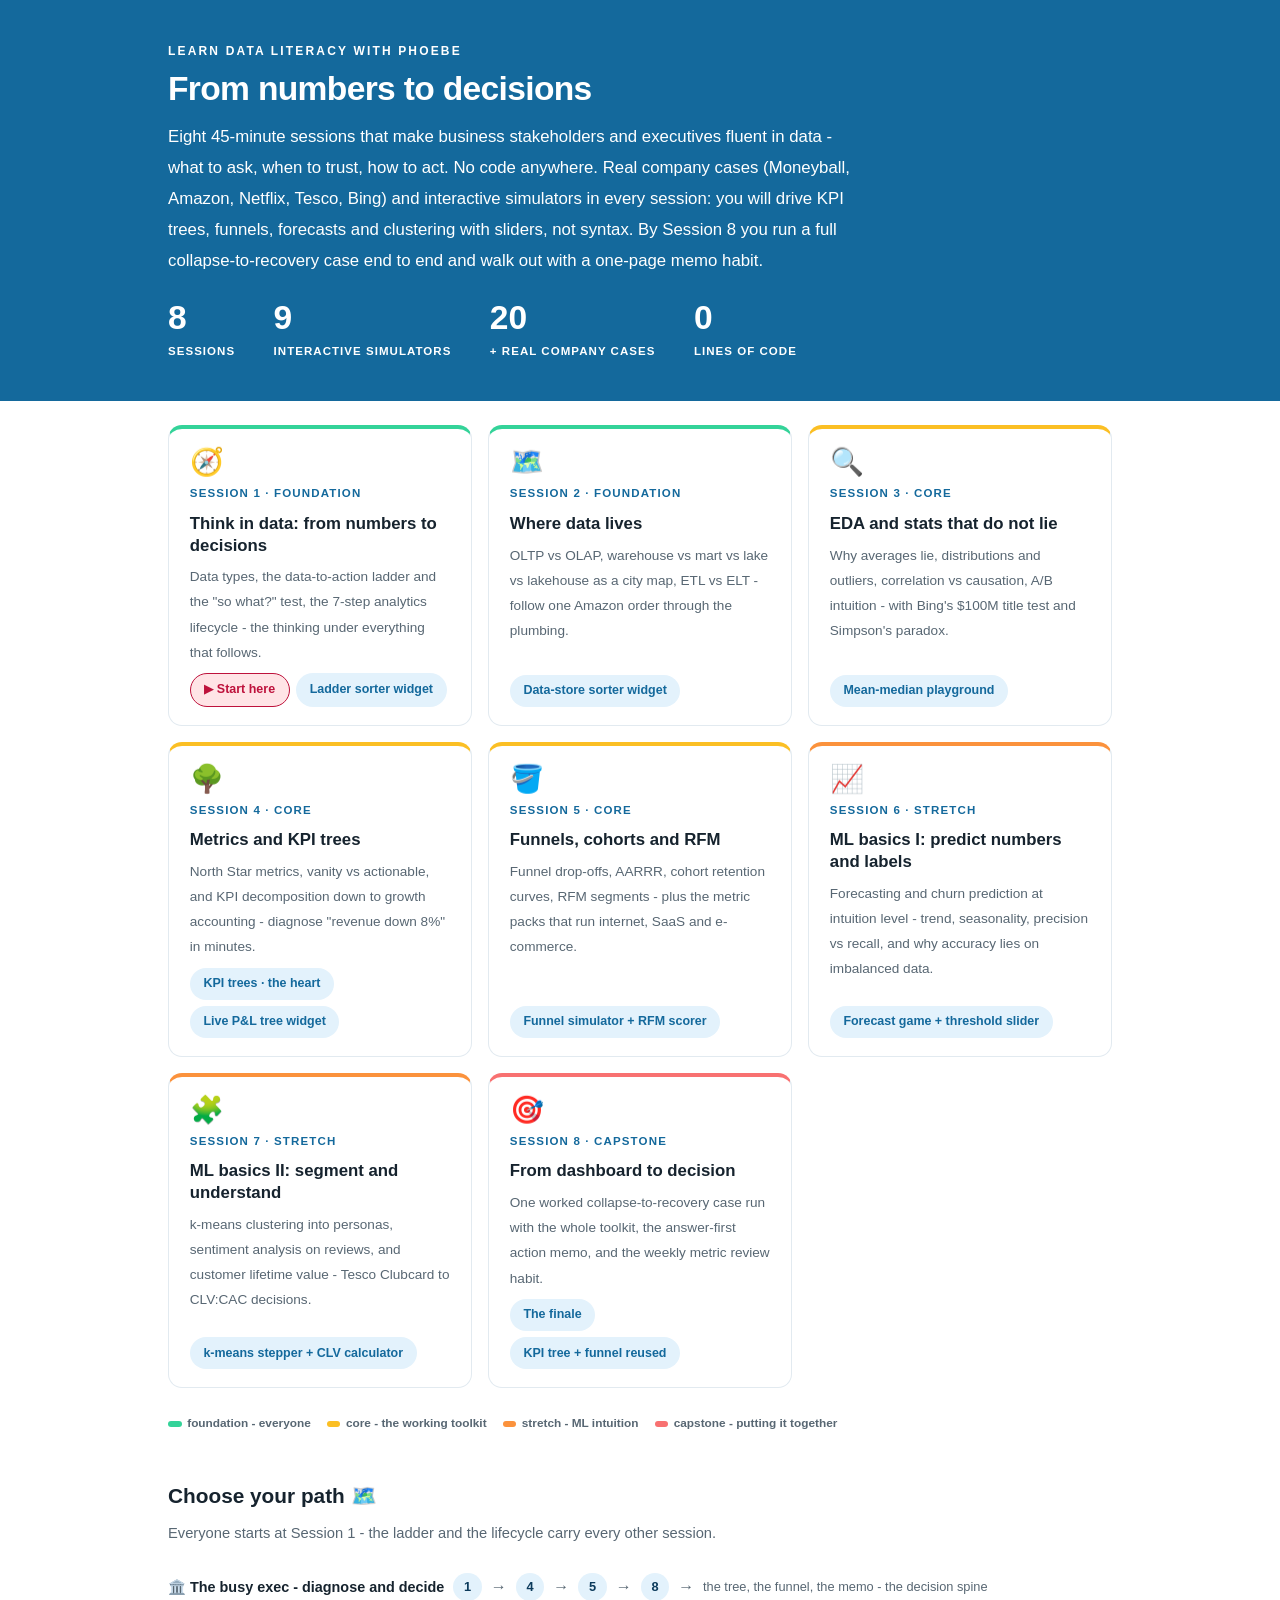
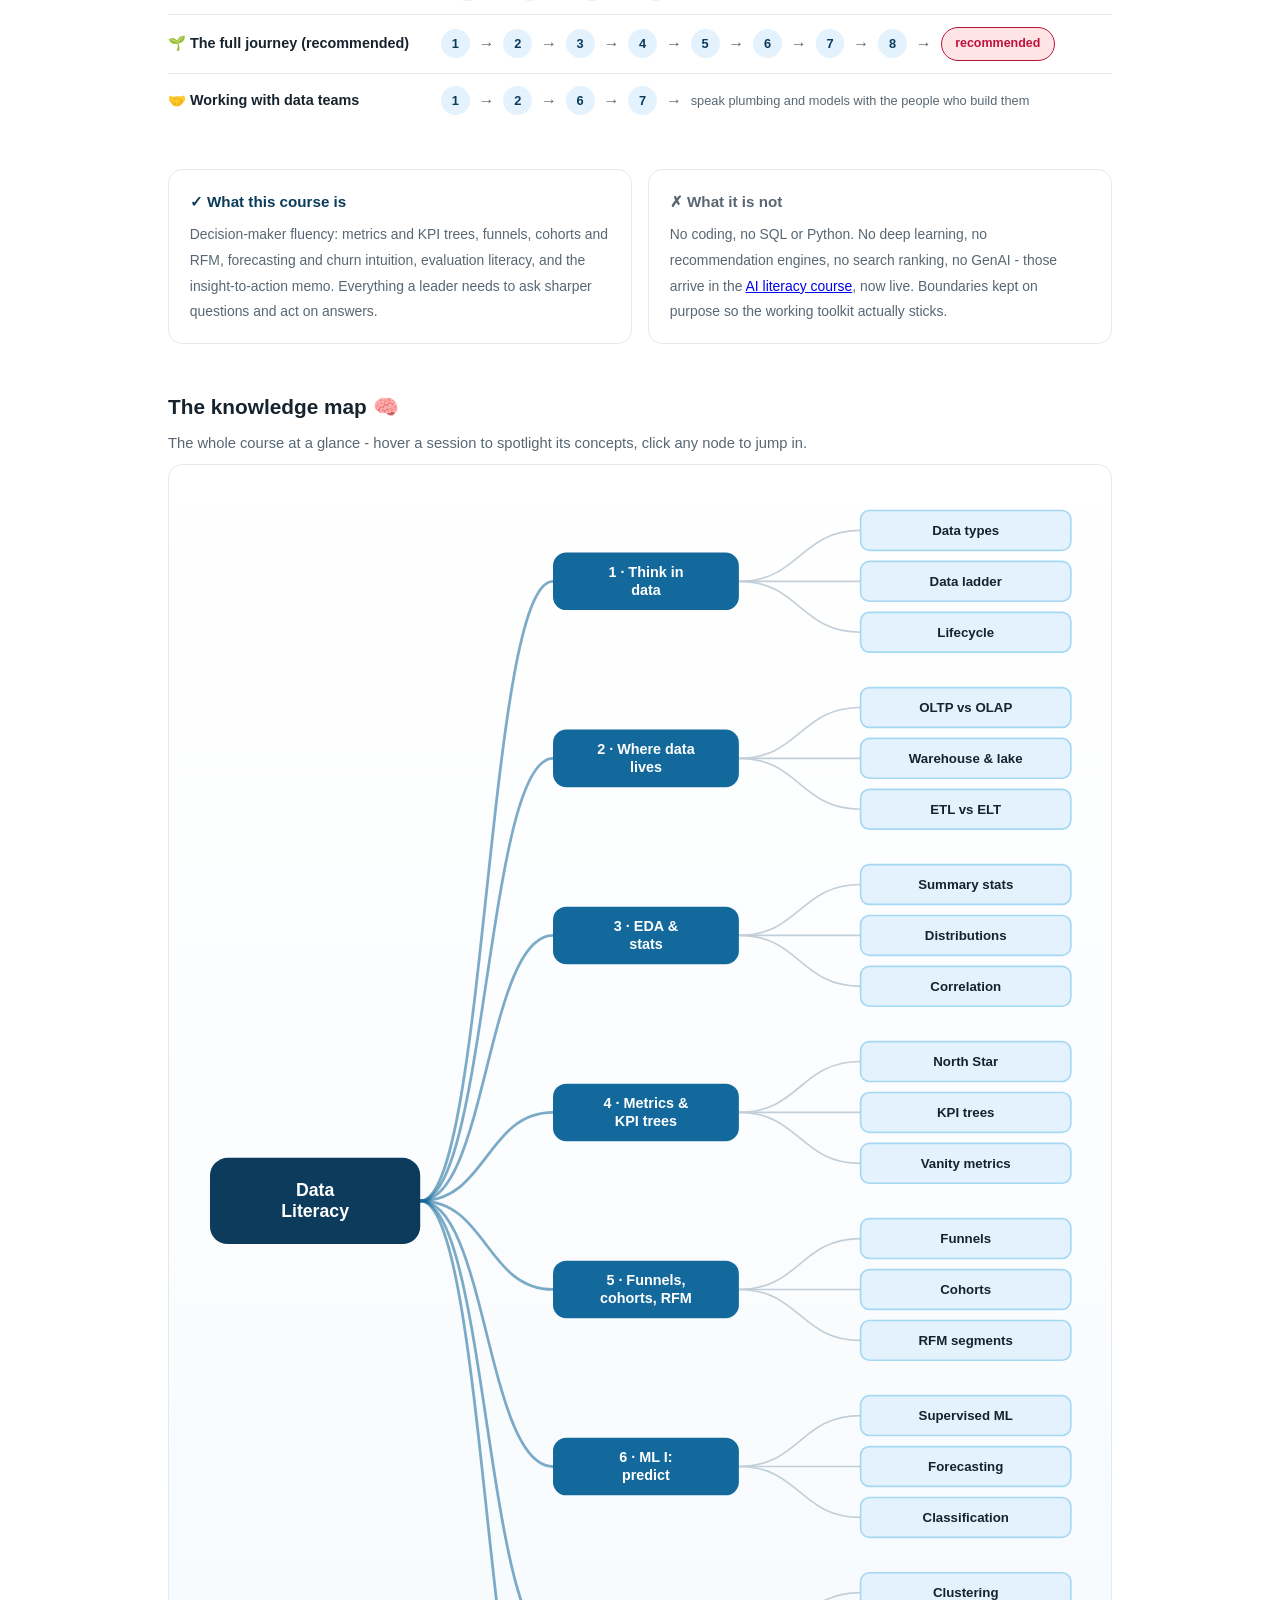
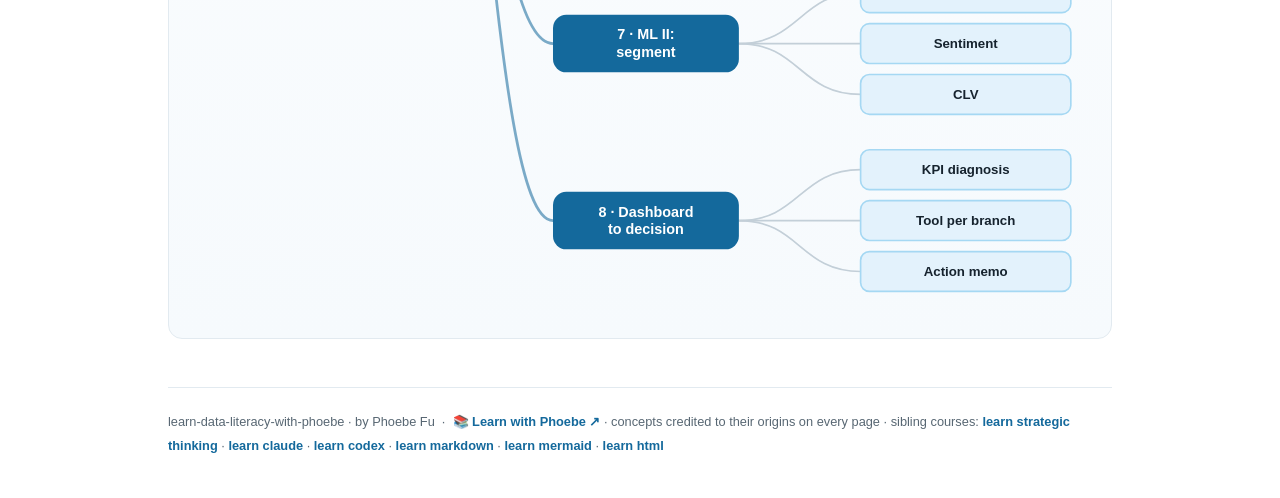
==== commit 2cf951c9: "Light surfaces everywhere: lightbox, cheat panel, code boxes; contrast and phone-width fixes Every d" ====
--- a/index.html
+++ b/index.html
@@ -3,12 +3,27 @@
 <head>
 <meta charset="UTF-8">
 <meta name="viewport" content="width=device-width, initial-scale=1.0">
+<!-- social:start -->
+<meta name="description" content="Eight 45-minute sessions that make business stakeholders and executives fluent in data - what to ask, when to trust, how to act. No code anywhere. Real company cases (Moneyball, Amazon, Netflix...">
+<meta property="og:type" content="article">
+<meta property="og:site_name" content="Learn with Phoebe">
+<meta property="og:title" content="learn data literacy with phoebe - from numbers to decisions">
+<meta property="og:description" content="Eight 45-minute sessions that make business stakeholders and executives fluent in data - what to ask, when to trust, how to act. No code anywhere. Real company cases (Moneyball, Amazon, Netflix...">
+<meta property="og:url" content="https://phoebefu6.github.io/learn-data-literacy-with-phoebe/">
+<meta property="og:image" content="https://phoebefu6.github.io/learn-data-literacy-with-phoebe/assets/og-cover.png">
+<meta property="og:image:width" content="1200">
+<meta property="og:image:height" content="630">
+<meta name="twitter:card" content="summary_large_image">
+<meta name="twitter:title" content="learn data literacy with phoebe - from numbers to decisions">
+<meta name="twitter:description" content="Eight 45-minute sessions that make business stakeholders and executives fluent in data - what to ask, when to trust, how to act. No code anywhere. Real company cases (Moneyball, Amazon, Netflix...">
+<meta name="twitter:image" content="https://phoebefu6.github.io/learn-data-literacy-with-phoebe/assets/og-cover.png">
+<!-- social:end -->
 <title>learn data literacy with phoebe - from numbers to decisions</title>
-<link rel="stylesheet" href="assets/style.css?v=16">
+<link rel="stylesheet" href="assets/style.css?v=37">
 <style>
   .stats-row { display: flex; gap: 2.4rem; margin-top: 1.5rem; flex-wrap: wrap; }
   .stat b { display: block; font-size: 2.1rem; font-weight: 800; line-height: 1.05; font-variant-numeric: tabular-nums; }
-  .stat span { font-size: .72rem; opacity: .85; text-transform: uppercase; letter-spacing: .09em; font-weight: 600; }
+  .stat span { font-size: .72rem; opacity: 1; text-transform: uppercase; letter-spacing: .09em; font-weight: 600; }
 
   .course-grid { display: grid; grid-template-columns: repeat(auto-fit, minmax(17rem, 1fr)); gap: 1rem; margin-top: 1.5rem; }
   .course-card {
@@ -41,9 +56,9 @@
   .path { display: flex; gap: .55rem; align-items: center; padding: .75rem 0; border-bottom: .5px solid var(--hairline); flex-wrap: wrap; }
   .path:last-child { border-bottom: none; }
   .path b { min-width: 16.5rem; font-size: .9rem; }
-  .path .pstep { background: var(--indigo-50); color: var(--indigo); border-radius: 999px; padding: .16rem .68rem; font-weight: 700; font-size: .8rem; text-decoration: none; transition: all .12s ease; }
+  .path .pstep { background: var(--indigo-50); color: var(--indigo-deep); border-radius: 999px; padding: .16rem .68rem; font-weight: 700; font-size: .8rem; text-decoration: none; transition: all .12s ease; }
   .path .pstep:hover { background: var(--indigo); color: #fff; }
-  .path .parr { color: var(--faint); font-weight: 700; }
+  .path .parr { color: var(--muted); font-weight: 700; }
 
   .isnot { display: grid; grid-template-columns: repeat(auto-fit, minmax(17rem, 1fr)); gap: 1rem; margin-top: 2.6rem; }
   .isnot .half { border: 1px solid var(--hairline); border-radius: var(--radius); padding: 1.1rem 1.3rem; background: #fff; }
@@ -250,7 +265,7 @@
   ]
 };
 </script>
-<script src="assets/mindmap.js?v=16"></script>
-<script src="assets/app.js?v=16"></script>
+<script src="assets/mindmap.js?v=17"></script>
+<script src="assets/app.js?v=37"></script>
 </body>
 </html>
--- a/assets/style.css
+++ b/assets/style.css
@@ -8,15 +8,15 @@
   --indigo-soft: #A5D8F3;
   --indigo-50: #E3F2FC;
   --ink: #16232E;
-  --muted: #5E6E7A;
+  --muted: #586773;
   --faint: #C3CFD8;
   --hairline: #E2EAF0;
   --amber: #BE123C;
   --amber-ink: #881337;
   --amber-50: #FFE4E6;
   --paper: #FFFFFF;
-  --code-bg: #0B1B26;
-  --code-ink: #DCEAF2;
+  --code-bg: #E3F2FC;
+  --code-ink: #16232E;
   --radius: 14px;
 }
 
@@ -46,7 +46,7 @@
   font-size: .75rem;
   letter-spacing: .18em;
   text-transform: uppercase;
-  opacity: .85;
+  opacity: 1;
   font-weight: 600;
 }
 .masthead h1 {
@@ -57,7 +57,7 @@
   letter-spacing: -.02em;
 }
 .masthead h1 .accent { color: inherit; }
-.masthead .sub { font-size: 1.05rem; opacity: .92; max-width: 44rem; }
+.masthead .sub { font-size: 1.05rem; opacity: 1; max-width: 44rem; }
 
 .chip-row { display: flex; flex-wrap: wrap; gap: .5rem; margin-top: 1.1rem; }
 .chip {
@@ -71,7 +71,7 @@
   white-space: nowrap;
 }
 .chip.level { background: #fff; color: var(--indigo); }
-.chip.audience { background: rgba(255,255,255,.16); color: #fff; border: 1px solid rgba(255,255,255,.35); }
+.chip.audience { background: rgba(255,255,255,.08); color: #fff; border: 1px solid rgba(255,255,255,.35); }
 .chip.time { background: var(--ink); color: #fff; font-variant-numeric: tabular-nums; }
 
 /* ---------- agenda bar ---------- */
@@ -87,9 +87,9 @@
 }
 .agenda span { padding: .45rem .3rem; white-space: nowrap; overflow: hidden; text-overflow: ellipsis; }
 .agenda .a1 { background: var(--indigo-deep); }
-.agenda .a2 { background: var(--indigo-mid); }
-.agenda .a3 { background: var(--amber); color: var(--amber-ink); }
-.agenda .a4 { background: var(--indigo-soft); }
+.agenda .a2 { background: var(--indigo-mid); color: var(--ink); }
+.agenda .a3 { background: var(--amber); color: #fff; }
+.agenda .a4 { background: var(--indigo-soft); color: var(--ink); }
 
 /* ---------- toolbar ---------- */
 .toolbar {
@@ -101,8 +101,9 @@
   border-bottom: 1px solid var(--hairline);
   padding: .55rem 0;
 }
-.toolbar .wrap { display: flex; align-items: center; gap: .6rem; }
-.toolbar .crumb { font-size: .8rem; color: var(--muted); font-weight: 600; margin-right: auto; }
+.toolbar .wrap { display: flex; align-items: center; gap: .5rem; flex-wrap: nowrap; }
+.toolbar .crumb { font-size: .8rem; color: var(--muted); font-weight: 600; margin-right: auto; min-width: 0; white-space: nowrap; overflow: hidden; text-overflow: ellipsis; }
+.toolbar .btn { white-space: nowrap; flex: none; padding: .38rem .8rem; font-size: .78rem; line-height: 1.2; }
 .toolbar .crumb a { color: var(--indigo); text-decoration: none; }
 .btn {
   border: 1px solid var(--hairline);
@@ -223,7 +224,7 @@
 .pill.light { background: var(--indigo-50); color: var(--indigo); }
 .pill.inkpill { background: var(--ink); color: #fff; }
 .pill.amber, .pill.peach { background: var(--amber-50); color: var(--amber); border: 1.5px solid var(--amber); }
-.pill.bare { color: var(--faint); }
+.pill.bare { color: var(--muted); }
 
 /* ---------- 4D grid ---------- */
 .grid-2 { display: grid; grid-template-columns: repeat(auto-fit, minmax(15rem, 1fr)); gap: .8rem; margin: .5rem 0 1rem; }
@@ -252,10 +253,11 @@
 table.clean td:first-child { font-weight: 600; }
 
 /* ---------- prompt boxes ---------- */
-.prompt-box {
+.prompt-box{
   position: relative;
-  background: var(--code-bg);
-  color: var(--code-ink);
+  background: #E3F2FC;
+  border: 1px solid #E2EAF0;
+  color: #16232E;
   border-radius: var(--radius);
   padding: 1.1rem 1.2rem;
   margin: 1rem 0 1.2rem;
@@ -265,12 +267,12 @@
   white-space: pre-wrap;
   word-break: break-word;
 }
-.prompt-box .label {
+.prompt-box .label{
   position: absolute;
   top: -0.7rem;
   left: 1rem;
-  background: var(--indigo);
-  color: #fff;
+  background: #14699C;
+  color: #FFFFFF;
   font-family: "Inter", -apple-system, sans-serif;
   font-size: .68rem;
   font-weight: 700;
@@ -280,14 +282,14 @@
   padding: .15rem .7rem;
 }
 .prompt-box.bad .label { background: var(--faint); color: var(--ink); }
-.prompt-box.good .label { background: var(--amber); color: var(--amber-ink); }
-.copy-btn {
+.prompt-box.good .label { background: var(--amber); color: #fff; }
+.copy-btn{
   position: absolute;
   top: .7rem;
   right: .7rem;
-  background: rgba(255,255,255,.1);
-  border: 1px solid rgba(255,255,255,.25);
-  color: #fff;
+  background: #FFFFFF;
+  border: 1px solid #E2EAF0;
+  color: #16232E;
   border-radius: 999px;
   padding: .25rem .8rem;
   font-size: .72rem;
@@ -296,17 +298,21 @@
   font-family: "Inter", -apple-system, sans-serif;
   transition: background .15s ease;
 }
-.copy-btn:hover { background: rgba(255,255,255,.22); }
-.copy-btn.copied { background: var(--amber); border-color: var(--amber); color: var(--amber-ink); }
+.copy-btn:hover { background: #E2EAF0; }
+.copy-btn.copied { background: var(--amber); border-color: var(--amber); color: #fff; }
 
 /* ---------- demo steps ---------- */
 .steps { counter-reset: step; margin: .6rem 0 1rem; }
 .step {
-  display: flex;
-  gap: .9rem;
+  display: grid;
+  grid-template-columns: max-content minmax(0, 1fr);
+  column-gap: .9rem;
+  row-gap: .2rem;
   padding: .85rem 0;
   border-bottom: .5px solid var(--hairline);
 }
+.step > * { grid-column: 2; min-width: 0; }
+.step > .prompt-box { margin: .8rem 0 .4rem; }
 .step:last-child { border-bottom: none; }
 .step::before {
   counter-increment: step;
@@ -345,7 +351,7 @@
 .callout.example .ex-pill {
   display: inline-block;
   background: var(--amber);
-  color: var(--amber-ink);
+  color: #fff;
   border-radius: 999px;
   padding: .15rem .7rem;
   font-size: .68rem;
@@ -382,11 +388,11 @@
   gap: .4rem;
 }
 
-.lightbox {
+.lightbox{
   position: fixed;
   inset: 0;
   z-index: 100;
-  background: rgba(22,35,46,.9);
+  background: rgba(255,255,255,.97);
   display: none;
   align-items: center;
   justify-content: center;
@@ -394,8 +400,10 @@
   cursor: zoom-out;
 }
 .lightbox.open { display: flex; }
-.lightbox .inner {
+.lightbox .inner{
   background: #fff;
+  border: 1px solid #E2EAF0;
+  box-shadow: 0 10px 40px rgba(22,35,46,.14);
   border-radius: var(--radius);
   padding: 2rem;
   max-width: 94vw;
@@ -403,13 +411,12 @@
   overflow: auto;
 }
 .lightbox .inner svg, .lightbox .inner img { width: min(88vw, 70rem); height: auto; }
-.lightbox .close-hint {
+.lightbox .close-hint{
   position: fixed;
   top: 1rem; right: 1.4rem;
-  color: #fff;
+  color: #16232E;
   font-size: .8rem;
   font-weight: 600;
-  opacity: .8;
 }
 
 /* ---------- courses covered ---------- */
@@ -428,19 +435,20 @@
 .covered-row .note { margin-left: auto; color: var(--muted); font-size: .78rem; text-align: right; }
 
 /* ---------- cheat sheet footer ---------- */
-.cheat {
-  background: var(--ink);
-  color: #fff;
+.cheat{
+  background: #E3F2FC;
+  border: 1px solid #E2EAF0;
+  color: #16232E;
   border-radius: var(--radius);
   padding: 1.6rem 1.6rem 1.3rem;
   margin-top: 3rem;
 }
 .cheat h3 { font-size: 1.1rem; margin-bottom: 1rem; }
-.cheat h3 span { color: var(--indigo-soft); }
+.cheat h3 span { color: #14699C; }
 .cheat .grid-2 { gap: 1rem; }
 .cheat .cheat-item { border-left: 3px solid var(--indigo-mid); padding-left: .8rem; }
-.cheat .cheat-item b { display: block; font-size: .85rem; color: var(--indigo-soft); }
-.cheat .cheat-item span { font-size: .82rem; opacity: .85; }
+.cheat .cheat-item b { display: block; font-size: .85rem; color: #0C3B5C; }
+.cheat .cheat-item span { font-size: .82rem; color: #5E6E7A; }
 
 footer.pagefoot {
   border-top: 1px solid var(--hairline);
@@ -535,7 +543,7 @@
   margin-top: 1.1rem;
   flex-wrap: wrap;
 }
-.journey .jlabel { font-size: .7rem; font-weight: 700; text-transform: uppercase; letter-spacing: .09em; opacity: .8; margin-right: .3rem; }
+.journey .jlabel { font-size: .7rem; font-weight: 700; text-transform: uppercase; letter-spacing: .09em; opacity: 1; margin-right: .3rem; }
 .journey a {
   width: 1.7rem; height: 1.7rem;
   border-radius: 999px;
@@ -800,14 +808,18 @@
   /* 44px tap targets */
   details.card summary { min-height: 44px; }
   .qopt { min-height: 44px; display: flex; align-items: center; padding: .7rem .9rem; }
-  .toolbar .btn, .pagefoot a { min-height: 44px; display: inline-flex; align-items: center; }
+  .toolbar .btn, .pagefoot a { min-height: 44px; display: inline-flex; align-items: center; justify-content: center; }
+  .toolbar .crumb, .toolbar #zoom-toggle { display: none; }
+  .toolbar .btn { flex: 1 1 0; padding: .3rem .4rem; font-size: .72rem; }
+  table.clean { display: block; overflow-x: auto; -webkit-overflow-scrolling: touch; }
 }
 
 @media (max-width: 640px) {
   /* long inline code tokens and nowrap chips are the two things that still
      forced the page sideways below 640px: let them break rather than push
      the layout. Inside the media query only - desktop is untouched. */
-  :not(pre) > code, .prompt-box span, code span { overflow-wrap: anywhere; word-break: break-word; }
+  :not(pre) > code, .prompt-box span, code span,
+  p span, li span, td span { overflow-wrap: anywhere; word-break: break-word; }
   .chip, .syn-chip, .pill, .mode, .tag { white-space: normal; max-width: 100%; }
 
   /* the agenda bar truncated its own labels into nonsense - stack it */
@@ -839,3 +851,28 @@
   color: var(--pv-flag);
 }
 /* === /LWP-PATCH === */
+
+/* layout-patch-3: phone-width overflow (2026-10-10) */
+.sql-bar { flex-wrap: wrap; }
+@media (max-width: 480px) {
+  .covered-row { flex-wrap: wrap; }
+  .covered-row .note { margin-left: 0; text-align: left; flex-basis: 100%; }
+  details.card summary { flex-wrap: wrap; }
+  details.card summary .mini { white-space: normal; }
+  .wk, .sqlbox, .prompt-box, pre { max-width: 100%; overflow-x: auto; }
+  .mono, code, strong, .note { overflow-wrap: anywhere; }
+  select, input[type=range], label { max-width: 100%; }
+  canvas, svg, img { max-width: 100%; height: auto; }
+  .tree-kids, .tree-node-wrap, .tree-node, .rb-night, .al-row, .gd-field, .tl-row, .sl-row { max-width: 100%; overflow-x: auto; }
+  .tl-cols, .sl-cols, .bb-cols, .ev-cols, [class$="-cols"] { grid-template-columns: 1fr !important; display: grid; }
+  .tl-cols > *, .sl-cols > *, [class$="-cols"] > * { min-width: 0; max-width: 100%; }
+  .mono { white-space: normal; }
+  .er-w, .bb-lab, .tl-lev, .sl-lev { max-width: 100%; white-space: normal; }
+}
+/* contrast-patch-2b */
+.cheat a { color: var(--indigo-deep, var(--ink)); }
+.chip.audience { background: transparent; border-color: rgba(255,255,255,.55); }
+.masthead a, .masthead .sub a { color: #fff; text-decoration: underline; text-underline-offset: 2px; }
+.prompt-box b, .prompt-box strong { color: var(--indigo-deep, var(--ink)); }
+.prompt-box span, .prompt-box em, .prompt-box i { color: inherit; }
+.pp-stamp i { color: var(--ink); }
